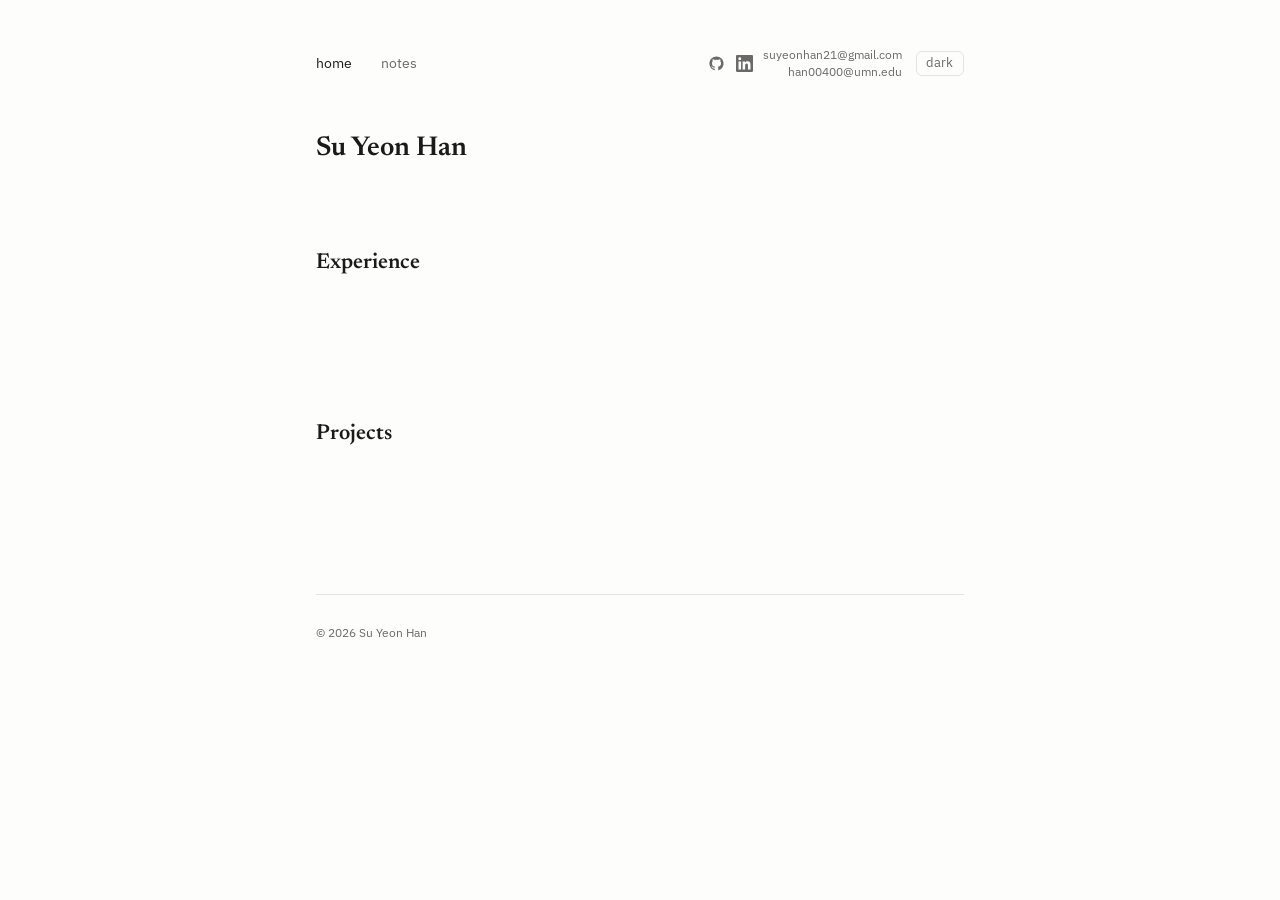
==== index.html @ 7da17931 "set up" ====
<!doctype html>
<html lang="en">
<head>
<meta charset="UTF-8" />
<meta name="viewport" content="width=device-width, initial-scale=1" />
<title>Su Yeon Han</title>
<meta name="description" content="Su Yeon Han — CS student at the University of Minnesota." />
<script>
  (function () {
    try {
      var stored = localStorage.getItem("theme");
      var theme = stored || (window.matchMedia("(prefers-color-scheme: dark)").matches ? "dark" : "light");
      document.documentElement.setAttribute("data-theme", theme);
    } catch (e) {}
  })();
</script>
<link rel="stylesheet" href="assets/style.css" />
</head>
<body>
<div class="wrap">

  <nav class="site-nav">
    <div class="links">
      <a href="index.html" class="active">home</a>
      <a href="notes/index.html">notes</a>
    </div>
    <div class="nav-end">
      <div class="social-icons">
        <a href="https://github.com/suyeonhan31" target="_blank" rel="noopener noreferrer" aria-label="GitHub">
          <svg xmlns="http://www.w3.org/2000/svg" viewBox="0 0 24 24" fill="currentColor" aria-hidden="true"><path d="M12 2C6.477 2 2 6.477 2 12c0 4.42 2.865 8.17 6.839 9.49.5.092.682-.217.682-.482 0-.237-.008-.866-.013-1.7-2.782.603-3.369-1.34-3.369-1.34-.454-1.156-1.11-1.463-1.11-1.463-.908-.62.069-.608.069-.608 1.003.07 1.531 1.03 1.531 1.03.892 1.529 2.341 1.087 2.91.832.092-.647.35-1.088.636-1.338-2.22-.253-4.555-1.11-4.555-4.943 0-1.091.39-1.984 1.029-2.683-.103-.253-.446-1.27.098-2.647 0 0 .84-.269 2.75 1.025A9.578 9.578 0 0112 6.836c.85.004 1.705.114 2.504.336 1.909-1.294 2.747-1.025 2.747-1.025.546 1.377.203 2.394.1 2.647.64.699 1.028 1.592 1.028 2.683 0 3.842-2.339 4.687-4.566 4.935.359.309.678.919.678 1.852 0 1.336-.012 2.415-.012 2.743 0 .267.18.578.688.48C19.138 20.167 22 16.418 22 12c0-5.523-4.477-10-10-10z"/></svg>
        </a>
        <a href="https://www.linkedin.com/in/linkedin-su-yeon-han" target="_blank" rel="noopener noreferrer" aria-label="LinkedIn">
          <svg xmlns="http://www.w3.org/2000/svg" viewBox="0 0 24 24" fill="currentColor" aria-hidden="true"><path d="M20.447 20.452h-3.554v-5.569c0-1.328-.027-3.037-1.852-3.037-1.853 0-2.136 1.445-2.136 2.939v5.667H9.351V9h3.414v1.561h.046c.477-.9 1.637-1.85 3.37-1.85 3.601 0 4.267 2.37 4.267 5.455v6.286zM5.337 7.433c-1.144 0-2.063-.926-2.063-2.065 0-1.138.92-2.063 2.063-2.063 1.14 0 2.064.925 2.064 2.063 0 1.139-.925 2.065-2.064 2.065zm1.782 13.019H3.555V9h3.564v11.452zM22.225 0H1.771C.792 0 0 .774 0 1.729v20.542C0 23.227.792 24 1.771 24h20.451C23.2 24 24 23.227 24 22.271V1.729C24 .774 23.2 0 22.222 0h.003z"/></svg>
        </a>
        <div class="nav-emails">
          <a class="nav-email" href="mailto:suyeonhan21@gmail.com">suyeonhan21@gmail.com</a>
          <a class="nav-email" href="mailto:han00400@umn.edu">han00400@umn.edu</a>
        </div>
      </div>
      <button class="theme-toggle" data-theme-toggle>dark</button>
    </div>
  </nav>

  <header class="hero">
    <h1>Su Yeon Han</h1>
    <p class="bio">
      <!-- bio -->
    </p>
  </header>

  <!-- TODO: duplicate this .entry for each role, most recent first. -->
  <section id="experience">
    <h2 class="section-title">Experience</h2>
    <div class="entry-list">
      <div class="entry">
        <div class="entry-head">
          <span class="entry-title"></span>
          <span class="entry-meta"></span>
        </div>
        <p class="entry-org"></p>
        <p class="entry-desc">
          <!-- TODO: role description -->
        </p>
        <div class="tags">
          <!-- TODO: <span>tag</span> -->
        </div>
      </div>
    </div>
  </section>

  <!-- TODO: duplicate this .entry for each project, most recent first.
       Link the title to a live demo or GitHub repo if you have one. -->
  <section id="projects">
    <h2 class="section-title">Projects</h2>
    <div class="entry-list">
      <div class="entry">
        <div class="entry-head">
          <span class="entry-title">
            <!-- TODO: <a href="..." target="_blank" rel="noopener noreferrer">Project name</a> -->
          </span>
          <span class="entry-meta"></span>
        </div>
        <p class="entry-desc">
          <!-- TODO: project description -->
        </p>
        <div class="tags">
          <!-- TODO: <span>tag</span> -->
        </div>
      </div>
    </div>
  </section>

  <footer class="site-footer">
    <span>&copy; 2026 Su Yeon Han</span>
  </footer>

</div>
<script src="assets/theme.js"></script>
</body>
</html>
---- assets/style.css ----
/* ---------------------------------------------------
   Su Yeon Han — personal site
   Minimalist, text-first, light theme with dark toggle
--------------------------------------------------- */

@import url("https://fonts.googleapis.com/css2?family=IBM+Plex+Sans:ital,wght@0,400;0,500;0,600&family=Newsreader:ital,opsz,wght@0,6..72,400;0,6..72,600;1,6..72,400&display=swap");

:root {
  --bg: #fdfdfc;
  --bg-elevated: #f5f4f2;
  --text: #1a1a19;
  --text-muted: #6b6a66;
  --border: #e5e3df;
  --accent: #1a1a19;
  --link: #1a1a19;
  --link-underline: #c9c7c1;

  --font-serif: "Newsreader", "Iowan Old Style", "Palatino Linotype", Palatino, Georgia, serif;
  --font-sans: "IBM Plex Sans", "Segoe UI", Helvetica, Arial, sans-serif;

  --content-width: 680px;
  --space-1: 0.5rem;
  --space-2: 1rem;
  --space-3: 1.75rem;
  --space-4: 3rem;
  --space-5: 5rem;
}

[data-theme="dark"] {
  --bg: #111110;
  --bg-elevated: #1a1a19;
  --text: #e9e8e4;
  --text-muted: #8a8985;
  --border: #2b2b29;
  --accent: #e9e8e4;
  --link: #e9e8e4;
  --link-underline: #46453f;
}

* {
  box-sizing: border-box;
}

html {
  -webkit-text-size-adjust: 100%;
}

body {
  margin: 0;
  background: var(--bg);
  color: var(--text);
  font-family: var(--font-serif);
  font-size: 18px;
  line-height: 1.6;
  -webkit-font-smoothing: antialiased;
  transition: background 0.15s ease, color 0.15s ease;
}

.wrap {
  max-width: var(--content-width);
  margin: 0 auto;
  padding: var(--space-4) var(--space-2) var(--space-5);
}

/* ---------- Nav ---------- */

nav.site-nav {
  display: flex;
  align-items: center;
  justify-content: space-between;
  gap: var(--space-2);
  margin-bottom: var(--space-4);
}

.site-nav .links {
  display: flex;
  gap: var(--space-3);
  flex-wrap: wrap;
}

.site-nav .links a {
  font-family: var(--font-sans);
  font-size: 0.85rem;
  color: var(--text-muted);
  text-decoration: none;
  letter-spacing: 0.01em;
}

.site-nav .links a:hover,
.site-nav .links a.active {
  color: var(--text);
}

.nav-end {
  display: flex;
  align-items: center;
  flex-wrap: wrap;
  justify-content: flex-end;
  gap: 0.85rem;
  margin-left: auto;
}

.social-icons {
  display: flex;
  align-items: center;
  flex-wrap: wrap;
  justify-content: flex-end;
  gap: 0.65rem;
}

.nav-emails {
  display: flex;
  flex-direction: column;
  align-items: flex-end;
  gap: 0.15rem;
}

.social-icons a {
  display: flex;
  align-items: center;
  color: var(--text-muted);
  line-height: 0;
}

.social-icons a:hover {
  color: var(--text);
}

.social-icons svg {
  width: 17px;
  height: 17px;
  display: block;
}

.social-icons .nav-email {
  font-family: var(--font-sans);
  font-size: 0.72rem;
  line-height: 1.25;
  text-decoration: none;
  white-space: nowrap;
}

.theme-toggle {
  font-family: var(--font-sans);
  font-size: 0.8rem;
  background: none;
  border: 1px solid var(--border);
  color: var(--text-muted);
  border-radius: 6px;
  padding: 0.3rem 0.6rem;
  cursor: pointer;
  line-height: 1;
}

.theme-toggle:hover {
  color: var(--text);
  border-color: var(--text-muted);
}

/* ---------- Header / hero ---------- */

header.hero {
  margin-bottom: var(--space-5);
}

header.hero h1 {
  font-size: 1.7rem;
  margin: 0 0 0.35rem;
  font-weight: 600;
}

header.hero .tagline {
  font-family: var(--font-sans);
  font-size: 0.9rem;
  color: var(--text-muted);
  margin: 0 0 var(--space-3);
}

header.hero p.bio {
  margin: 0 0 var(--space-3);
  max-width: 58ch;
}


/* ---------- Section headings ---------- */

section + section {
  margin-top: var(--space-5);
}

.section-title {
  font-family: var(--font-serif);
  font-size: 1.35rem;
  font-weight: 600;
  line-height: 1.2;
  color: var(--text);
  margin: 0 0 var(--space-3);
}

.section-link {
  font-family: var(--font-sans);
  font-size: 0.8rem;
  color: var(--text-muted);
  text-decoration: none;
}

.section-link:hover {
  color: var(--text);
}

/* ---------- Page title (interior pages) ---------- */

.page-title {
  margin-bottom: var(--space-4);
}

.page-title:has(+ .notes-photos) {
  margin-bottom: var(--space-2);
}

.page-title h1 {
  font-size: 1.4rem;
  margin: 0 0 0.35rem;
  font-weight: 600;
}

.page-title p {
  color: var(--text-muted);
  margin: 0;
}

/* ---------- Entry list (experience / projects) ---------- */

.entry-list {
  display: flex;
  flex-direction: column;
  gap: var(--space-4);
}

.entry {
  padding-bottom: var(--space-3);
  border-bottom: 1px solid var(--border);
}

.entry:last-child {
  border-bottom: none;
}

.entry-head {
  display: flex;
  justify-content: space-between;
  align-items: baseline;
  gap: var(--space-2);
  flex-wrap: wrap;
  margin-bottom: 0.25rem;
}

.entry-title {
  font-weight: 600;
  font-size: 1.02rem;
}

.entry-title a {
  color: var(--text);
  text-decoration: none;
  border-bottom: 1px solid var(--link-underline);
}

.entry-title a:hover {
  border-bottom-color: var(--text);
}

.entry-meta {
  font-family: var(--font-sans);
  font-size: 0.78rem;
  color: var(--text-muted);
  white-space: nowrap;
}

.entry-org {
  color: var(--text-muted);
  font-size: 0.92rem;
  margin: 0 0 0.5rem;
}

.entry-desc {
  margin: 0 0 0.6rem;
  max-width: 60ch;
}

.tags {
  display: flex;
  flex-wrap: wrap;
  gap: 0.5rem;
}

.tags span {
  font-family: var(--font-sans);
  font-size: 0.72rem;
  color: var(--text-muted);
  background: var(--bg-elevated);
  border: 1px solid var(--border);
  border-radius: 4px;
  padding: 0.15rem 0.45rem;
}

.placeholder-note {
  font-family: var(--font-sans);
  font-size: 0.75rem;
  color: var(--text-muted);
  background: var(--bg-elevated);
  border: 1px dashed var(--border);
  border-radius: 6px;
  padding: 0.6rem 0.8rem;
  margin-bottom: var(--space-3);
}

/* ---------- Notes ---------- */

.notes-photos {
  display: grid;
  /* Column widths match each photo's aspect ratio so both share one height. */
  grid-template-columns: 0.75fr 1.766fr;
  gap: 0.5rem;
  margin: 0 0 var(--space-4);
  align-items: start;
}

.notes-photos img {
  width: 100%;
  height: auto;
  object-fit: contain;
  display: block;
}

.post-list {
  display: flex;
  flex-direction: column;
  gap: var(--space-3);
}

.post-item {
  display: flex;
  justify-content: space-between;
  align-items: baseline;
  gap: var(--space-2);
  flex-wrap: wrap;
}

.post-item a {
  color: var(--text);
  text-decoration: none;
  border-bottom: 1px solid var(--link-underline);
}

.post-item a:hover {
  border-bottom-color: var(--text);
}

.post-date {
  font-family: var(--font-sans);
  font-size: 0.78rem;
  color: var(--text-muted);
  white-space: nowrap;
}

article.post h1 {
  font-size: 1.5rem;
  margin: 0 0 0.35rem;
}

article.post .post-meta {
  font-family: var(--font-sans);
  font-size: 0.8rem;
  color: var(--text-muted);
  margin-bottom: var(--space-4);
}

article.post p {
  max-width: 65ch;
}

/* ---------- Footer ---------- */

footer.site-footer {
  margin-top: var(--space-5);
  padding-top: var(--space-3);
  border-top: 1px solid var(--border);
  font-family: var(--font-sans);
  font-size: 0.78rem;
  color: var(--text-muted);
}

/* ---------- Responsive ---------- */

@media (max-width: 480px) {
  body {
    font-size: 16px;
  }
  .wrap {
    padding: var(--space-3) var(--space-2) var(--space-4);
  }
  header.hero {
    margin-bottom: var(--space-4);
  }
  .entry-head {
    flex-direction: column;
    gap: 0.2rem;
  }
  nav.site-nav {
    flex-wrap: wrap;
    row-gap: var(--space-2);
  }
  .site-nav .links {
    order: 2;
    width: 100%;
    gap: var(--space-2);
  }
  .nav-end {
    order: 1;
    width: 100%;
  }
  .social-icons .nav-email {
    font-size: 0.68rem;
  }
}
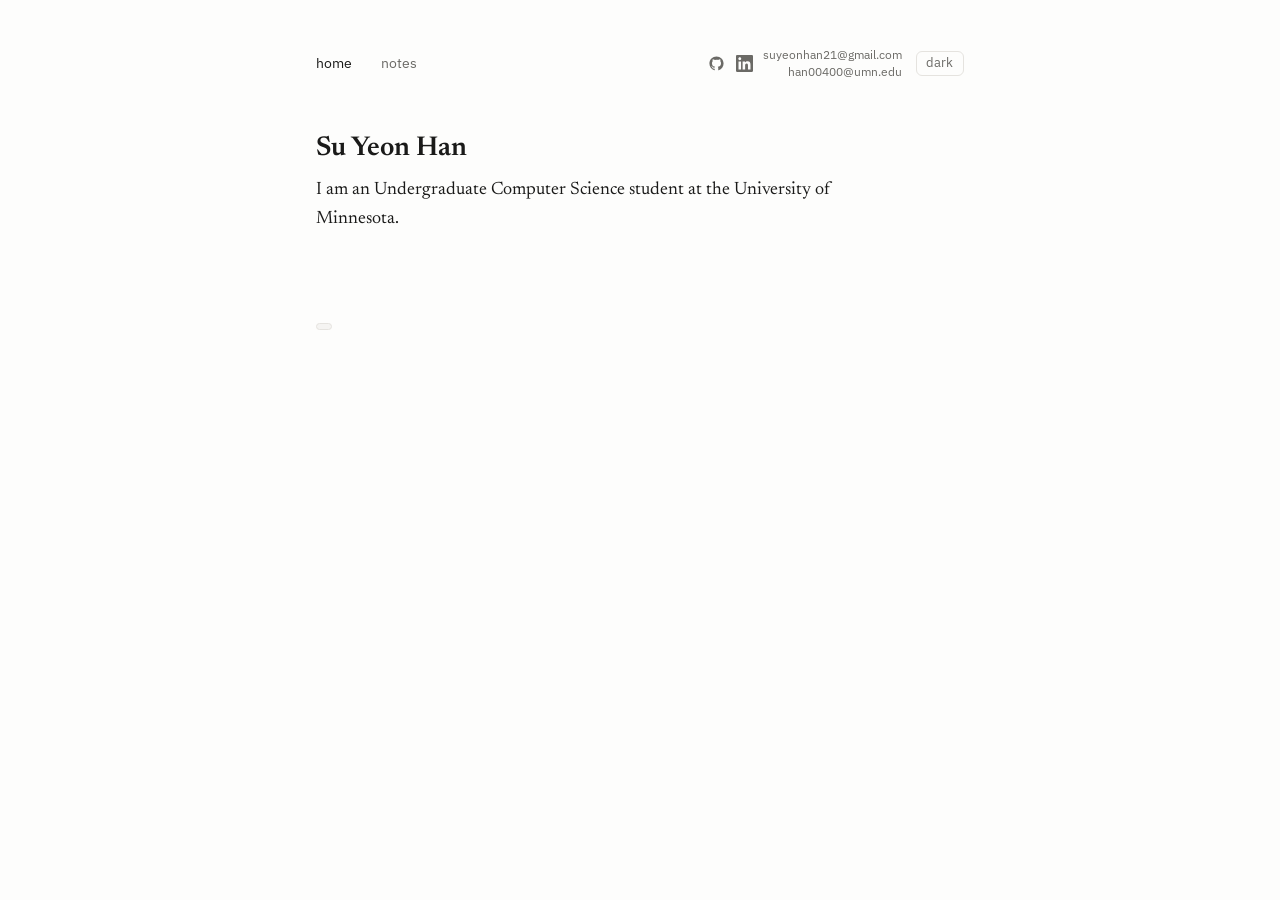
==== commit b1fb5e1a: "fix" ====
--- a/index.html
+++ b/index.html
@@ -1,100 +1,143 @@
 <!doctype html>
 <html lang="en">
-<head>
-<meta charset="UTF-8" />
-<meta name="viewport" content="width=device-width, initial-scale=1" />
-<title>Su Yeon Han</title>
-<meta name="description" content="Su Yeon Han — CS student at the University of Minnesota." />
-<script>
-  (function () {
-    try {
-      var stored = localStorage.getItem("theme");
-      var theme = stored || (window.matchMedia("(prefers-color-scheme: dark)").matches ? "dark" : "light");
-      document.documentElement.setAttribute("data-theme", theme);
-    } catch (e) {}
-  })();
-</script>
-<link rel="stylesheet" href="assets/style.css" />
-</head>
-<body>
-<div class="wrap">
+  <head>
+    <meta charset="UTF-8" />
+    <meta name="viewport" content="width=device-width, initial-scale=1" />
+    <title>Su Yeon Han</title>
+    <meta
+      name="description"
+      content="Su Yeon Han — CS student at the University of Minnesota."
+    />
+    <script>
+      (function () {
+        try {
+          var stored = localStorage.getItem("theme");
+          var theme = stored || "light";
+          document.documentElement.setAttribute("data-theme", theme);
+        } catch (e) {}
+      })();
+    </script>
+    <link rel="stylesheet" href="assets/style.css" />
+  </head>
+  <body>
+    <div class="wrap">
+      <nav class="site-nav">
+        <div class="links">
+          <a href="index.html" class="active">home</a>
+          <a href="notes/index.html">notes</a>
+        </div>
+        <div class="nav-end">
+          <div class="social-icons">
+            <a
+              href="https://github.com/suyeonhan31"
+              target="_blank"
+              rel="noopener noreferrer"
+              aria-label="GitHub"
+            >
+              <svg
+                xmlns="http://www.w3.org/2000/svg"
+                viewBox="0 0 24 24"
+                fill="currentColor"
+                aria-hidden="true"
+              >
+                <path
+                  d="M12 2C6.477 2 2 6.477 2 12c0 4.42 2.865 8.17 6.839 9.49.5.092.682-.217.682-.482 0-.237-.008-.866-.013-1.7-2.782.603-3.369-1.34-3.369-1.34-.454-1.156-1.11-1.463-1.11-1.463-.908-.62.069-.608.069-.608 1.003.07 1.531 1.03 1.531 1.03.892 1.529 2.341 1.087 2.91.832.092-.647.35-1.088.636-1.338-2.22-.253-4.555-1.11-4.555-4.943 0-1.091.39-1.984 1.029-2.683-.103-.253-.446-1.27.098-2.647 0 0 .84-.269 2.75 1.025A9.578 9.578 0 0112 6.836c.85.004 1.705.114 2.504.336 1.909-1.294 2.747-1.025 2.747-1.025.546 1.377.203 2.394.1 2.647.64.699 1.028 1.592 1.028 2.683 0 3.842-2.339 4.687-4.566 4.935.359.309.678.919.678 1.852 0 1.336-.012 2.415-.012 2.743 0 .267.18.578.688.48C19.138 20.167 22 16.418 22 12c0-5.523-4.477-10-10-10z"
+                />
+              </svg>
+            </a>
+            <a
+              href="https://www.linkedin.com/in/su-yeon-han"
+              target="_blank"
+              rel="noopener noreferrer"
+              aria-label="LinkedIn"
+            >
+              <svg
+                xmlns="http://www.w3.org/2000/svg"
+                viewBox="0 0 24 24"
+                fill="currentColor"
+                aria-hidden="true"
+              >
+                <path
+                  d="M20.447 20.452h-3.554v-5.569c0-1.328-.027-3.037-1.852-3.037-1.853 0-2.136 1.445-2.136 2.939v5.667H9.351V9h3.414v1.561h.046c.477-.9 1.637-1.85 3.37-1.85 3.601 0 4.267 2.37 4.267 5.455v6.286zM5.337 7.433c-1.144 0-2.063-.926-2.063-2.065 0-1.138.92-2.063 2.063-2.063 1.14 0 2.064.925 2.064 2.063 0 1.139-.925 2.065-2.064 2.065zm1.782 13.019H3.555V9h3.564v11.452zM22.225 0H1.771C.792 0 0 .774 0 1.729v20.542C0 23.227.792 24 1.771 24h20.451C23.2 24 24 23.227 24 22.271V1.729C24 .774 23.2 0 22.222 0h.003z"
+                />
+              </svg>
+            </a>
+            <div class="nav-emails">
+              <a
+                class="nav-email"
+                href="https://mail.google.com/mail/?view=cm&fs=1&to=suyeonhan21@gmail.com"
+                target="_blank"
+                rel="noopener noreferrer"
+                >suyeonhan21@gmail.com</a
+              >
+              <a
+                class="nav-email"
+                href="https://mail.google.com/mail/?view=cm&fs=1&to=han00400@umn.edu"
+                target="_blank"
+                rel="noopener noreferrer"
+                >han00400@umn.edu</a
+              >
+            </div>
+          </div>
+          <button class="theme-toggle" data-theme-toggle>dark</button>
+        </div>
+      </nav>
 
-  <nav class="site-nav">
-    <div class="links">
-      <a href="index.html" class="active">home</a>
-      <a href="notes/index.html">notes</a>
+      <header class="hero">
+        <h1>Su Yeon Han</h1>
+        <p class="bio">
+          <!-- bio -->
+          I am an Undergraduate Computer Science student at the University of
+          Minnesota.
+        </p>
+      </header>
+      <section id="experience">
+        <h2 class="section-title"><!--Experience--></h2>
+        <div class="entry-list">
+          <div class="entry">
+            <div class="entry-head">
+              <span class="entry-title"></span>
+              <span class="entry-meta"></span>
+            </div>
+            <p class="entry-org"></p>
+            <p class="entry-desc">
+              <!--Software Engineering Intern, Worked on AX-Sprint projects-->
+            </p>
+
+            <div class="tags">
+              <!-- tags -->
+              <span></span>
+            </div>
+          </div>
+        </div>
+      </section>
+
+      <section id="projects">
+        <h2 class="section-title"></h2>
+        <div class="entry-list">
+          <div class="entry">
+            <div class="entry-head">
+              <span class="entry-title">
+                <!--<a href="..." target="_blank" rel="noopener noreferrer">Project name</a> -->
+              </span>
+              <span class="entry-meta"></span>
+            </div>
+            <p class="entry-desc">
+              <!-- project description -->
+            </p>
+            <div class="tags">
+              <!--<span>tag</span> -->
+            </div>
+          </div>
+        </div>
+      </section>
+
+      <!--
+      <footer class="site-footer">
+        <span></span> -->
+        <!-- copy-->
+      </footer>
     </div>
-    <div class="nav-end">
-      <div class="social-icons">
-        <a href="https://github.com/suyeonhan31" target="_blank" rel="noopener noreferrer" aria-label="GitHub">
-          <svg xmlns="http://www.w3.org/2000/svg" viewBox="0 0 24 24" fill="currentColor" aria-hidden="true"><path d="M12 2C6.477 2 2 6.477 2 12c0 4.42 2.865 8.17 6.839 9.49.5.092.682-.217.682-.482 0-.237-.008-.866-.013-1.7-2.782.603-3.369-1.34-3.369-1.34-.454-1.156-1.11-1.463-1.11-1.463-.908-.62.069-.608.069-.608 1.003.07 1.531 1.03 1.531 1.03.892 1.529 2.341 1.087 2.91.832.092-.647.35-1.088.636-1.338-2.22-.253-4.555-1.11-4.555-4.943 0-1.091.39-1.984 1.029-2.683-.103-.253-.446-1.27.098-2.647 0 0 .84-.269 2.75 1.025A9.578 9.578 0 0112 6.836c.85.004 1.705.114 2.504.336 1.909-1.294 2.747-1.025 2.747-1.025.546 1.377.203 2.394.1 2.647.64.699 1.028 1.592 1.028 2.683 0 3.842-2.339 4.687-4.566 4.935.359.309.678.919.678 1.852 0 1.336-.012 2.415-.012 2.743 0 .267.18.578.688.48C19.138 20.167 22 16.418 22 12c0-5.523-4.477-10-10-10z"/></svg>
-        </a>
-        <a href="https://www.linkedin.com/in/linkedin-su-yeon-han" target="_blank" rel="noopener noreferrer" aria-label="LinkedIn">
-          <svg xmlns="http://www.w3.org/2000/svg" viewBox="0 0 24 24" fill="currentColor" aria-hidden="true"><path d="M20.447 20.452h-3.554v-5.569c0-1.328-.027-3.037-1.852-3.037-1.853 0-2.136 1.445-2.136 2.939v5.667H9.351V9h3.414v1.561h.046c.477-.9 1.637-1.85 3.37-1.85 3.601 0 4.267 2.37 4.267 5.455v6.286zM5.337 7.433c-1.144 0-2.063-.926-2.063-2.065 0-1.138.92-2.063 2.063-2.063 1.14 0 2.064.925 2.064 2.063 0 1.139-.925 2.065-2.064 2.065zm1.782 13.019H3.555V9h3.564v11.452zM22.225 0H1.771C.792 0 0 .774 0 1.729v20.542C0 23.227.792 24 1.771 24h20.451C23.2 24 24 23.227 24 22.271V1.729C24 .774 23.2 0 22.222 0h.003z"/></svg>
-        </a>
-        <div class="nav-emails">
-          <a class="nav-email" href="mailto:suyeonhan21@gmail.com">suyeonhan21@gmail.com</a>
-          <a class="nav-email" href="mailto:han00400@umn.edu">han00400@umn.edu</a>
-        </div>
-      </div>
-      <button class="theme-toggle" data-theme-toggle>dark</button>
-    </div>
-  </nav>
-
-  <header class="hero">
-    <h1>Su Yeon Han</h1>
-    <p class="bio">
-      <!-- bio -->
-    </p>
-  </header>
-
-  <!-- TODO: duplicate this .entry for each role, most recent first. -->
-  <section id="experience">
-    <h2 class="section-title">Experience</h2>
-    <div class="entry-list">
-      <div class="entry">
-        <div class="entry-head">
-          <span class="entry-title"></span>
-          <span class="entry-meta"></span>
-        </div>
-        <p class="entry-org"></p>
-        <p class="entry-desc">
-          <!-- TODO: role description -->
-        </p>
-        <div class="tags">
-          <!-- TODO: <span>tag</span> -->
-        </div>
-      </div>
-    </div>
-  </section>
-
-  <!-- TODO: duplicate this .entry for each project, most recent first.
-       Link the title to a live demo or GitHub repo if you have one. -->
-  <section id="projects">
-    <h2 class="section-title">Projects</h2>
-    <div class="entry-list">
-      <div class="entry">
-        <div class="entry-head">
-          <span class="entry-title">
-            <!-- TODO: <a href="..." target="_blank" rel="noopener noreferrer">Project name</a> -->
-          </span>
-          <span class="entry-meta"></span>
-        </div>
-        <p class="entry-desc">
-          <!-- TODO: project description -->
-        </p>
-        <div class="tags">
-          <!-- TODO: <span>tag</span> -->
-        </div>
-      </div>
-    </div>
-  </section>
-
-  <footer class="site-footer">
-    <span>&copy; 2026 Su Yeon Han</span>
-  </footer>
-
-</div>
-<script src="assets/theme.js"></script>
-</body>
+    <script src="assets/theme.js"></script>
+  </body>
 </html>
